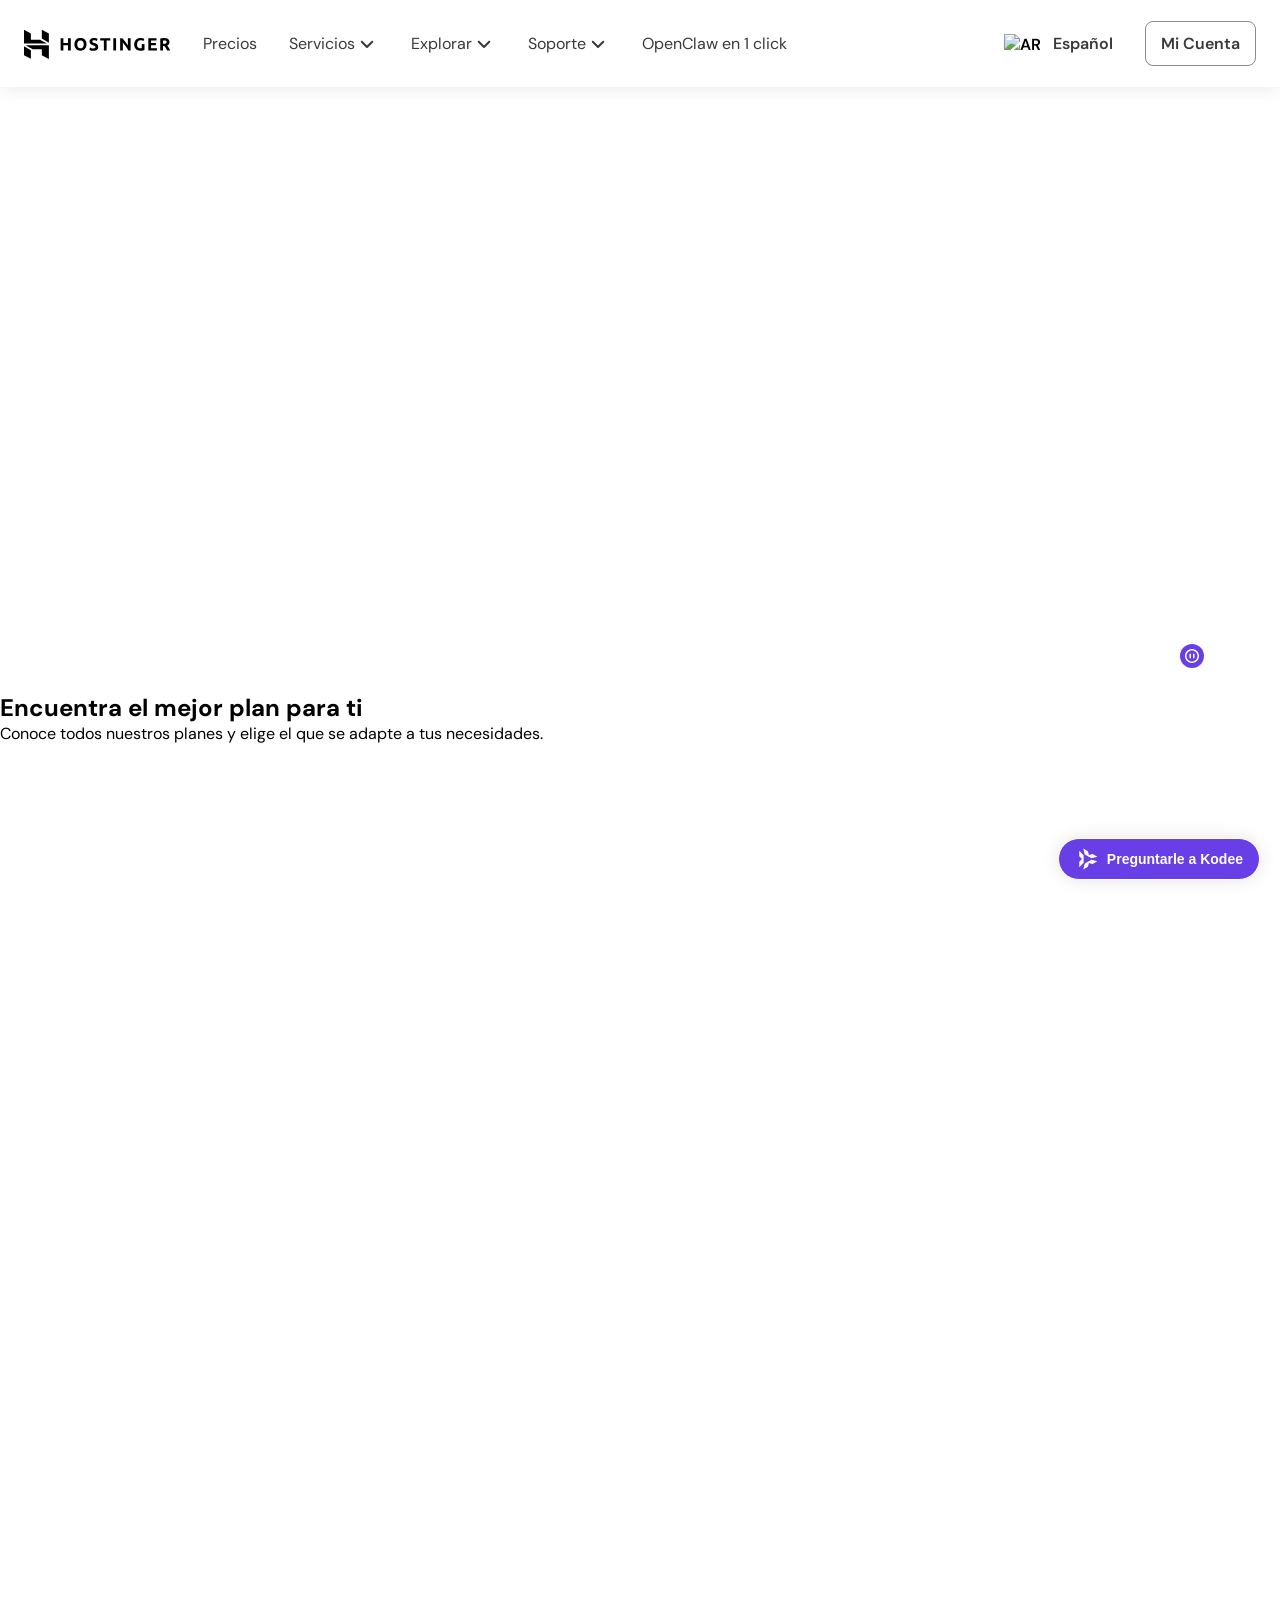
==== absolute-realative/index.html @ cb5718d9 "video" ====
<!DOCTYPE html>
<html lang="en">

<head>
    <meta charset="UTF-8">
    <meta name="viewport" content="width=device-width, initial-scale=1.0">
    <meta http-equiv="X-UA-Compatible" content="ie=edge">
    <meta name="description" content="A simple HTML document with position.">
    <meta name="Position" content="Web Developer">
    <meta name="author" content="Federico Nuñez">
    <link rel="stylesheet" href="style.css">
    <title>Hostinger</title>
</head>

<body>
    <header>
        <div class="hostinger--header">
            <div class="hostinger--header--left">
                <svg fill="none" height="30" viewBox="0 0 147 30" width="147" xmlns="http://www.w3.org/2000/svg">
                    <g fill="currentColor">
                        <path clip-rule="evenodd"
                            d="m62.0651 18.1241c.3096-.7949.465-1.7173.465-2.7658 0-1.049-.1579-1.9712-.4741-2.7664-.3159-.7956-.7492-1.4645-1.2991-2.0065-.5501-.5421-1.1938-.94843-1.931-1.21958-.7376-.2714-1.5217-.4071-2.3524-.4071-.8077 0-1.5775.1357-2.3086.4071-.7318.27115-1.3757.67748-1.9312 1.21958-.556.542-.9981 1.2109-1.3256 2.0065-.3277.7952-.4917 1.7174-.4917 2.7664 0 1.0485.1583 1.9709.4743 2.7658.3161.7957.7487 1.4616 1.2991 1.9974.5498.5367 1.1938.94 1.9312 1.2109.7374.2714 1.5213.4069 2.3525.4069.854 0 1.6531-.1355 2.3961-.4069.7431-.2709 1.3841-.6742 1.9224-1.2109.5381-.5358.9626-1.2017 1.2731-1.9974zm-8.6027-1.1399c-.1463-.4832-.2193-1.0253-.2193-1.6259 0-.5893.073-1.1284.2193-1.6178.1463-.4889.3571-.9071.6323-1.2546.2745-.3478.6113-.6189 1.0095-.8135.3976-.1942.854-.2914 1.3693-.2914.503 0 .9566.0942 1.3607.2828.4033.1881.7431.4565 1.0178.804.2749.3481.486.766.6323 1.2549.1463.4892.2195 1.0342.2195 1.6356 0 .6006-.0732 1.1427-.2195 1.6259-.1463.4834-.3574.8987-.6323 1.2462-.2747.348-.6145.6157-1.0178.8041-.4041.1891-.8577.2835-1.3607.2835-.5153 0-.9717-.0944-1.3693-.2835-.3982-.1884-.735-.4561-1.0095-.8041-.2752-.3475-.486-.7628-.6323-1.2462z"
                            fill-rule="evenodd"></path>
                        <path
                            d="m69.4167 19.3884c.3862 0 .705-.0321.9567-.0974.2516-.0645.4536-.1527.6056-.2654.1519-.1115.2575-.244.3162-.3972.0586-.153.0878-.3241.0878-.5127 0-.4004-.1875-.7338-.5619-.9986-.3746-.2654-1.0182-.5509-1.931-.8579-.3981-.1409-.7961-.3033-1.194-.4857s-.7549-.4123-1.0708-.6894c-.3157-.2768-.5734-.6127-.7723-1.0079-.1991-.3945-.2985-.8745-.2985-1.4403s.1053-1.0754.3159-1.529c.2109-.4538.5092-.8394.8956-1.15802.3861-.31835.854-.56231 1.4041-.7336.5502-.17055 1.1703-.25657 1.8611-.25657.8191 0 1.5274.08898 2.1244.26546.5965.17673 1.0882.3715 1.4744.58358l-.7898 2.17415c-.3397-.1767-.7173-.333-1.1324-.4687-.4156-.1352-.9159-.2034-1.5009-.2034-.6557 0-1.1268.092-1.4135.2744-.2867.1826-.4303.4627-.4303.8394 0 .2242.053.413.1583.5658.1051.1532.2546.2916.4475.4155.1932.1235.4156.2358.6675.3356.2511.1004.5293.2032.8339.3092.6317.2361 1.1818.4687 1.6502.6985.4679.2299.8572.4981 1.1675.8043.3098.3063.541.6659.6935 1.0785.1517.4127.228.9133.228 1.502 0 1.1432-.3981 2.0301-1.194 2.6603-.7959.6308-1.9955.9462-3.5988.9462-.5383 0-1.0242-.0326-1.4572-.0974-.433-.0652-.8162-.1446-1.1498-.2387-.3334-.0942-.6204-.1943-.8605-.3003-.2398-.1063-.4416-.2062-.6056-.3009l.7728-2.1916c.3623.2007.8101.3801 1.3431.5388.5322.1594 1.1849.239 1.9572.239z">
                        </path>
                        <path d="m86.2752 9.24216v2.35114h-3.6693v9.8985h-2.7386v-9.8985h-3.6695v-2.35114z"></path>
                        <path d="m89.3171 21.4921h2.7388v-12.24991h-2.7388z"></path>
                        <path
                            d="m104.315 21.4918c-.784-1.4022-1.632-2.7866-2.545-4.154-.914-1.3671-1.885-2.6573-2.9146-3.8712v8.0252h-2.7037v-12.24964h2.2295c.3859.38855.8133.86584 1.2816 1.43164.4682.5658.9442 1.1699 1.4312 1.812.485.6422.968 1.308 1.448 1.9972.48.6893.93 1.352 1.352 1.9885v-7.22934h2.721v12.24964z">
                        </path>
                        <path
                            d="m116.644 11.3634c-1.275 0-2.197.3564-2.765 1.0693-.568.7131-.851 1.6879-.851 2.9257 0 .6004.07 1.1459.21 1.6348.141.4887.352.9099.632 1.2636.281.3537.632.6278 1.054.8223.421.1943.912.2915 1.474.2915.304 0 .565-.006.782-.0176.216-.0116.406-.0351.57-.0707v-4.2598h2.739v6.0629c-.328.1298-.854.268-1.58.415-.726.1471-1.621.2213-2.686.2213-.913 0-1.741-.1417-2.484-.4242-.744-.2832-1.379-.6953-1.905-1.2376-.526-.5418-.933-1.2079-1.22-1.9974-.287-.789-.43-1.6906-.43-2.7041 0-1.0255.158-1.9328.474-2.7226.316-.7892.748-1.4585 1.299-2.0063.55-.5479 1.196-.9632 1.94-1.24596.743-.28301 1.536-.42489 2.378-.42489.574 0 1.092.0388 1.554.11518.462.07687.86.16511 1.194.26546.333.09986.609.20293.825.30922.217.10604.371.18884.465.24767l-.79 2.20922c-.374-.2002-.805-.3737-1.29-.5213-.486-.1473-1.015-.2207-1.589-.2207z">
                        </path>
                        <path
                            d="m124.321 21.4918v-12.24964h8.216v2.31554h-5.477v2.4037h4.863v2.2629h-4.863v2.952h5.881v2.3155z">
                        </path>
                        <path clip-rule="evenodd"
                            d="m144.006 10.0814c-.971-.65422-2.37-.98098-4.196-.98098-.503 0-1.074.02348-1.711.07094-.638.04671-1.256.12976-1.852.24692v12.07342h2.738v-4.4726h1.352c.235.2833.47.5984.705.9464.235.3475.474.7153.714 1.1044.241.389.475.7899.705 1.2022.228.4126.455.8189.678 1.2196h3.061c-.21-.4476-.438-.9042-.684-1.3701-.246-.4652-.5-.9128-.764-1.3429-.263-.4301-.53-.8426-.799-1.2376-.269-.3947-.526-.7452-.772-1.0519.738-.306 1.302-.7277 1.694-1.2636.393-.5361.588-1.2349.588-2.0948 0-1.379-.486-2.3953-1.457-3.0494zm-4.573 1.3877c.158-.0116.336-.0176.535-.0176.878 0 1.542.1268 1.993.3797.451.2541.676.6807.676 1.2818 0 .6249-.222 1.0671-.667 1.3259-.445.2595-1.182.3885-2.212.3885h-.773v-3.323c.141-.0113.29-.0232.448-.0353z"
                            fill-rule="evenodd"></path>
                        <path
                            d="m44.0025 9.34126h2.7552v12.20654h-2.7552v-5.1785h-4.6271v5.1785h-2.7553v-12.20654h2.7553v4.66744h4.6271z">
                        </path>
                        <path clip-rule="evenodd"
                            d="m17.8175.798004v8.729406l7.0525 4.12459v-9.25917zm-17.81725511.000429v13.698467h22.93675511l-6.9786-3.8357-9.0909-.0044v-6.17182zm17.81725511 25.471867v-6.1186l-9.16098-.0064c.00855.0408-7.09448-3.8969-7.09448-3.8969l23.30786.1101v13.6982zm-17.81725567-8.9516-.00024433 8.9516 6.8675 3.5946v-8.5192z"
                            fill-rule="evenodd"></path>
                    </g>
                </svg>
                <nav class="hostinger--navegation">
                    <div>
                        <button>Precios </button>
                    </div>
                    <div>
                        <button>
                            Servicios
                            <svg width="24" height="24" viewBox="0 0 24 24" fill="none"
                                xmlns="http://www.w3.org/2000/svg">
                                <path
                                    d="M17.9571 10.4571C18.3476 10.0666 18.3476 9.43342 17.9571 9.04289C17.5666 8.65237 16.9334 8.65237 16.5429 9.04289L12 13.5858L7.45711 9.04289C7.06658 8.65237 6.43342 8.65237 6.04289 9.04289C5.65237 9.43342 5.65237 10.0666 6.04289 10.4571L11.2929 15.7071C11.6834 16.0976 12.3166 16.0976 12.7071 15.7071L17.9571 10.4571Z"
                                    fill="currentColor"></path>
                            </svg>
                        </button>

                    </div>
                    <div>
                        <button>
                            Explorar
                            <svg width="24" height="24" viewBox="0 0 24 24" fill="none"
                                xmlns="http://www.w3.org/2000/svg">
                                <path
                                    d="M17.9571 10.4571C18.3476 10.0666 18.3476 9.43342 17.9571 9.04289C17.5666 8.65237 16.9334 8.65237 16.5429 9.04289L12 13.5858L7.45711 9.04289C7.06658 8.65237 6.43342 8.65237 6.04289 9.04289C5.65237 9.43342 5.65237 10.0666 6.04289 10.4571L11.2929 15.7071C11.6834 16.0976 12.3166 16.0976 12.7071 15.7071L17.9571 10.4571Z"
                                    fill="currentColor"></path>
                            </svg>
                        </button>

                    </div>
                    <div>
                        <button>Soporte
                            <svg width="24" height="24" viewBox="0 0 24 24" fill="none"
                                xmlns="http://www.w3.org/2000/svg">
                                <path
                                    d="M17.9571 10.4571C18.3476 10.0666 18.3476 9.43342 17.9571 9.04289C17.5666 8.65237 16.9334 8.65237 16.5429 9.04289L12 13.5858L7.45711 9.04289C7.06658 8.65237 6.43342 8.65237 6.04289 9.04289C5.65237 9.43342 5.65237 10.0666 6.04289 10.4571L11.2929 15.7071C11.6834 16.0976 12.3166 16.0976 12.7071 15.7071L17.9571 10.4571Z"
                                    fill="currentColor"></path>
                            </svg>
                        </button>

                    </div>
                    <button>OpenClaw en 1 click</button>
                </nav>
            </div>
            <div class="hostinger--header--right">
                <div>
                    <picture>
                        <source
                            srcset="https://www.hostinger.com/cdn-cgi/imagedelivery/LqiWLm-3MGbYHtFuUbcBtA/61dfc084-9cfc-466e-7d11-b6e89d23a400/public"
                            type="image/webp">
                        <img class="hostinger--header__flag src=" src="./src/img/bandera_arg.avif" alt="AR">
                    </picture>
                    <a href="#" class="hostinger--language">Español</a>
                </div>
                <a href="#" class="hostinger--login">Mi Cuenta</a>
            </div>
        </div>
    </header>
    <main>

        <section class="video--section">
            <div class="video--container">
                <video autoplay loop muted>
                    <source src="../src/video/default.mp4">
                </video>
            </div>
            <button class="play--button">
                <span><svg width="16" height="16" viewBox="0 0 16 16" fill="none" xmlns="http://www.w3.org/2000/svg">
                        <path
                            d="M6.24817 5.41138C6.66238 5.41138 6.99817 5.74716 6.99817 6.16138V9.69519C6.99817 10.1094 6.66238 10.4452 6.24817 10.4452C5.83396 10.4452 5.49817 10.1094 5.49817 9.69519V6.16138C5.49817 5.74716 5.83396 5.41138 6.24817 5.41138Z"
                            fill="currentColor"></path>
                        <path
                            d="M10.5078 6.16138C10.5078 5.74716 10.172 5.41138 9.75781 5.41138C9.3436 5.41138 9.00781 5.74716 9.00781 6.16138V9.69519C9.00781 10.1094 9.3436 10.4452 9.75781 10.4452C10.172 10.4452 10.5078 10.1094 10.5078 9.69519V6.16138Z"
                            fill="currentColor"></path>
                        <path fill-rule="evenodd" clip-rule="evenodd"
                            d="M8 15.0033C11.866 15.0033 15 11.8693 15 8.0033C15 4.1373 11.866 1.0033 8 1.0033C4.13401 1.0033 1 4.1373 1 8.0033C1 11.8693 4.13401 15.0033 8 15.0033ZM8 13.5033C11.0376 13.5033 13.5 11.0409 13.5 8.0033C13.5 4.96573 11.0376 2.5033 8 2.5033C4.96243 2.5033 2.5 4.96573 2.5 8.0033C2.5 11.0409 4.96243 13.5033 8 13.5033Z"
                            fill="currentColor"></path>
                    </svg>
                </span>

            </button>

        </section>

        <section>
            <div class="hostinger--section">
                <div class="hostinger--section--left">
                    <h1 class="hostinger--section--left__title">Encuentra el mejor plan para ti</h1>
                    <p class="hostinger--section--left__subtitle">Conoce todos nuestros planes y elige el que se adapte
                        a tus necesidades.</p>
        </section>

        <!-- KODEE BUTTON -->
        <button class="kodee--button">
            <svg width="24" height="24" viewBox="0 0 24 24" fill="none" xmlns="http://www.w3.org/2000/svg">
                <path
                    d="M8.61904 8.18478V15.8156L4.25854 20.1761V14.7255L6.98358 12.0005L4.25854 9.27491V3.82429L8.61904 8.18478Z"
                    fill="currentColor"></path>
                <path
                    d="M16.4017 12.6814L9.79337 16.4966L8.19694 22.4529L12.9175 19.7279L13.9153 16.0051L17.6381 17.0023L22.3581 14.2773L16.4017 12.6814Z"
                    fill="currentColor"></path>
                <path
                    d="M16.4017 11.3225L9.79337 7.50682L8.19694 1.55045L12.9175 4.27548L13.9153 7.99828L17.6381 7.00106L22.3581 9.7261L16.4017 11.3225Z"
                    fill="currentColor"></path>
            </svg>
            <p>Preguntarle a Kodee</p>
        </button>
    </main>

    <footer>

    </footer>
</body>

</html>
---- absolute-realative/style.css ----
@import url('https://fonts.googleapis.com/css2?family=DM+Sans:ital,opsz,wght@0,9..40,100..1000;1,9..40,100..1000&display=swap');

/* variables */
:root {
    --font-principal: 'DM Sans', sans-serif;
    --font_size_large: 16px;
    --font_size_medium: 14px;
    --font_size_small: 12px;
    --font_size_tiny: 11px;
    --font_weight_light: 300;
    --font_weight_regular: 400;
    --font_weight_medium: 600;
    --font_color_primary: #39393b;
    --font_color_secondary: #8b8b8c;
    --background_color_primary: #683ee6;
}

/* normalization */
* {
    margin: 0;
    padding: 0;
    box-sizing: border-box;
}

/* global styles */

body {
    font-size: 16px;
    font-family: var(--font-principal);
    height: 200vh;



}

a,
button {
    text-decoration: none;
    border: none;
    background: none;
    cursor: pointer;
}

/* header */
header {
    position: sticky;
    top: 0;
    z-index: 100;
}

.hostinger--header {
    display: flex;
    flex-direction: row;
    justify-content: space-between;
    align-items: center;
    padding: 21px 24px;
    background-color: #fff;
    width: 100%;
    box-shadow: 0px 0px 18px 0px rgba(0, 0, 0, 0.1);

}

.hostinger--header--left {
    display: flex;
    flex-direction: row;
    justify-content: flex-start;
    gap: 32px;
}

.hostinger--header--left button {
    color: var(--font_color_primary);
    font-size: var(--font_size_large);
    font-weight: var(--font_weight_regular);
    font: var(--font-principal);
}

.hostinger--navegation {
    display: flex;
    flex-direction: row;
    gap: 32px;
}

.hostinger--navegation div {
    display: flex;
    flex-direction: row;
    align-items: center;
}

.hostinger--navegation button {
    display: flex;
    flex-direction: row;
    align-items: center;
}


.hostinger--header--right {
    display: flex;
    flex-direction: row;
    justify-content: flex-end;
    align-items: center;
    gap: 32px;
    font-weight: var(--font_weight_medium);
}

.hostinger--header--right div {
    display: flex;
    flex-direction: row;
    align-items: center;
    gap: 12px
}

.hostinger--header--right a {
    color: var(--font_color_primary);
    font-size: var(--font_size_large);
}

.hostinger--navegation button:hover,
.hostinger--header--right a:hover {
    color: var(--font_color_secondary);
    transition: color 0.3s ease-in-out;

}

.hostinger--header__flag {
    width: 32px;
    height: 20px;
    vertical-align: middle;
}

.hostinger--login {
    border: solid 1px var(--font_color_secondary);
    border-radius: 8px;
    padding: 11px 15px;
}

.hostinger--login:hover {
    transition: 0.5s ease-in-out;
    background-color: #f7f7f7;
    color: #000;

}

.video--section {
    position: ralative;
    max-width: 1200px;
    max-height: 678px;
    margin: 0 auto;
    position: relative;
}

.video--container video {
    width: 100%;
    height: 100%;
    object-fit: cover;
}

.play--button {
    position: absolute;
    background-color: var(--background_color_primary);
    border-radius: 50%;
    padding: 4px;
    color: white;
    height: 24px;
    width: 24px;
    top: 92%;
    left: 95%;
    
}

.play--button:hover {
    transition: 0.5s ease-in-out;
    color: var(--font_color_secondary);
    background-color: white;
}






/* kodee button */
.kodee--button {
    display: flex;
    flex-direction: row;
    justify-content: space-between;
    align-items: center;
    gap: 8px;
    background-color: var(--background_color_primary);
    border-radius: 100px;
    border: solid 1px white;
    color: white;
    margin: 4px;
    padding: 8px 16px;
    font-size: var(--font_size_medium);
    font-weight: var(--font_weight_medium);
    position: fixed;
    bottom: 16px;
    right: 16px;
    box-shadow: 0px 0px 18px 0px rgba(0, 0, 0, 0.1);
    z-index: 2;
}

.kodee--button:hover {
    background-color: #5231b8;
    transition: 0.3s ease-in-out;
}
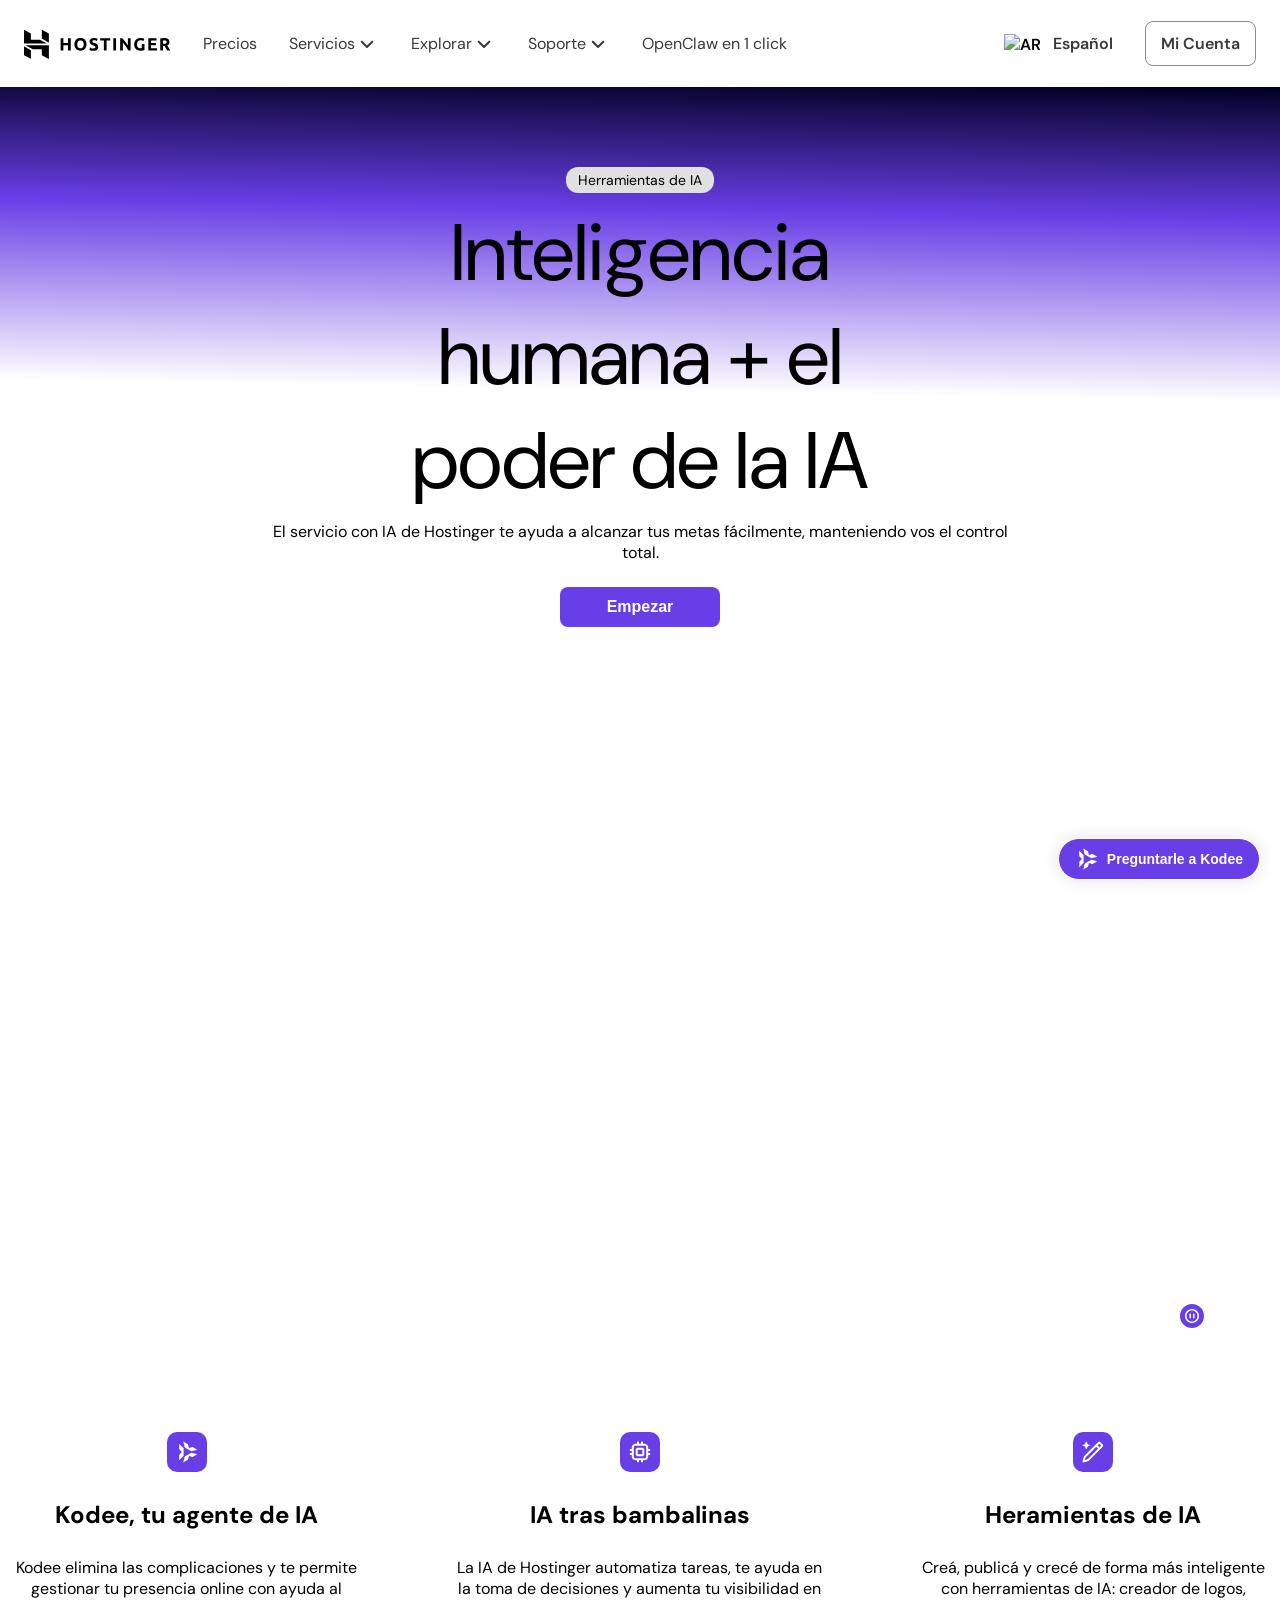
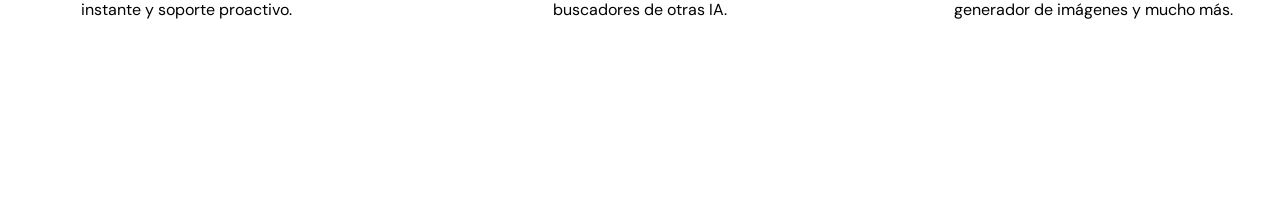
==== commit eb31b659: "final de video" ====
--- a/absolute-realative/index.html
+++ b/absolute-realative/index.html
@@ -103,6 +103,18 @@
         </div>
     </header>
     <main>
+    <div class="background--container">  
+        <section class="ia--presentation">
+            <h3>Herramientas de IA</h3>
+            <h2>Inteligencia humana + el poder de la IA</h2>
+            <p>El servicio con IA de Hostinger te ayuda a alcanzar tus metas fácilmente, manteniendo vos el control
+                total.
+            </p>
+            <button class="button--primary">Empezar</button>
+
+
+        </section>
+
 
         <section class="video--section">
             <div class="video--container">
@@ -128,14 +140,62 @@
 
         </section>
 
-        <section>
-            <div class="hostinger--section">
-                <div class="hostinger--section--left">
-                    <h1 class="hostinger--section--left__title">Encuentra el mejor plan para ti</h1>
-                    <p class="hostinger--section--left__subtitle">Conoce todos nuestros planes y elige el que se adapte
-                        a tus necesidades.</p>
+
+        <section class="benefice-ia--section">
+            <div class="benefice-ia--container">
+                <span>
+                    <svg width="24" height="24" viewBox="0 0 24 24" fill="none" xmlns="http://www.w3.org/2000/svg">
+                        <path
+                            d="M8.61904 8.18478V15.8156L4.25854 20.1761V14.7255L6.98358 12.0005L4.25854 9.27491V3.82429L8.61904 8.18478Z"
+                            fill="currentColor"></path>
+                        <path
+                            d="M16.4017 12.6814L9.79337 16.4966L8.19694 22.4529L12.9175 19.7279L13.9153 16.0051L17.6381 17.0023L22.3581 14.2773L16.4017 12.6814Z"
+                            fill="currentColor"></path>
+                        <path
+                            d="M16.4017 11.3225L9.79337 7.50682L8.19694 1.55045L12.9175 4.27548L13.9153 7.99828L17.6381 7.00106L22.3581 9.7261L16.4017 11.3225Z"
+                            fill="currentColor"></path>
+                    </svg>
+                </span>
+                <h2>Kodee, tu agente de IA</h2>
+                <p>Kodee elimina las complicaciones y te permite gestionar tu presencia online con ayuda al instante y
+                    soporte proactivo.</p>
+            </div>
+            <div class="benefice-ia--container">
+                <span>
+                    <svg width="24" height="24" viewBox="0 0 24 24" fill="none" xmlns="http://www.w3.org/2000/svg">
+                        <path fill-rule="evenodd" clip-rule="evenodd"
+                            d="M7.68286 11.2829C7.68286 10.0227 7.68286 9.39268 7.9281 8.91138C8.14381 8.48802 8.48802 8.14381 8.91138 7.9281C9.39268 7.68286 10.0227 7.68286 11.2829 7.68286H12.7172C13.9773 7.68286 14.6074 7.68286 15.0887 7.9281C15.512 8.14381 15.8562 8.48802 16.072 8.91138C16.3172 9.39268 16.3172 10.0227 16.3172 11.2829V12.7172C16.3172 13.9773 16.3172 14.6074 16.072 15.0887C15.8562 15.512 15.512 15.8562 15.0887 16.072C14.6074 16.3172 13.9773 16.3172 12.7172 16.3172H11.2829C10.0227 16.3172 9.39268 16.3172 8.91138 16.072C8.48802 15.8562 8.14381 15.512 7.9281 15.0887C7.68286 14.6074 7.68286 13.9773 7.68286 12.7172V11.2829ZM11.2829 9.68286H12.7172C13.3803 9.68286 13.7573 9.68442 14.0321 9.70687C14.1246 9.71443 14.181 9.72294 14.2111 9.72846C14.2346 9.74499 14.2551 9.76544 14.2716 9.78892C14.2771 9.81901 14.2856 9.87549 14.2932 9.96793C14.3156 10.2428 14.3172 10.6198 14.3172 11.2829V12.7172C14.3172 13.3803 14.3156 13.7573 14.2932 14.0321C14.2856 14.1246 14.2771 14.181 14.2716 14.2111C14.2551 14.2346 14.2346 14.2551 14.2111 14.2716C14.181 14.2771 14.1246 14.2856 14.0321 14.2932C13.7573 14.3156 13.3803 14.3172 12.7172 14.3172H11.2829C10.6198 14.3172 10.2428 14.3156 9.96793 14.2932C9.87549 14.2856 9.81901 14.2771 9.78892 14.2716C9.76544 14.2551 9.74499 14.2346 9.72846 14.2111C9.72294 14.181 9.71443 14.1246 9.70687 14.0321C9.68442 13.7573 9.68286 13.3803 9.68286 12.7172V11.2829C9.68286 10.6198 9.68442 10.2428 9.70687 9.96793C9.71443 9.87549 9.72294 9.81901 9.72846 9.78892C9.74499 9.76544 9.76544 9.74499 9.78892 9.72846C9.81901 9.72294 9.87549 9.71443 9.96793 9.70687C10.2428 9.68442 10.6198 9.68286 11.2829 9.68286Z"
+                            fill="currentColor"></path>
+                        <path fill-rule="evenodd" clip-rule="evenodd"
+                            d="M8.92749 2.60657V3.77522C7.37567 3.78251 6.50781 3.833 5.82146 4.18271C5.11585 4.54224 4.54218 5.11591 4.18265 5.82152C3.83404 6.50572 3.78277 7.37028 3.77523 8.91296H2.63196C2.07967 8.91296 1.63196 9.36068 1.63196 9.91296C1.63196 10.4652 2.07967 10.913 2.63196 10.913H3.77393V13.0582H2.63196C2.07967 13.0582 1.63196 13.5059 1.63196 14.0582C1.63196 14.6105 2.07967 15.0582 2.63196 15.0582H3.77509C3.78214 16.619 3.83187 17.49 4.18265 18.1785C4.54218 18.8841 5.11585 19.4578 5.82146 19.8173C6.50781 20.167 7.37567 20.2175 8.92749 20.2248V21.3717C8.92749 21.924 9.37521 22.3717 9.92749 22.3717C10.4798 22.3717 10.9275 21.924 10.9275 21.3717V20.226H13.0725V21.3717C13.0725 21.924 13.5202 22.3717 14.0725 22.3717C14.6248 22.3717 15.0725 21.924 15.0725 21.3717V20.2248C16.6243 20.2175 17.4921 20.167 18.1784 19.8173C18.884 19.4578 19.4577 18.8841 19.8172 18.1785C20.168 17.49 20.2177 16.619 20.2248 15.0582H21.3794C21.9317 15.0582 22.3794 14.6105 22.3794 14.0582C22.3794 13.5059 21.9317 13.0582 21.3794 13.0582H20.226V10.913H21.3794C21.9317 10.913 22.3794 10.4652 22.3794 9.91296C22.3794 9.36068 21.9317 8.91296 21.3794 8.91296H20.2247C20.2171 7.37028 20.1658 6.50572 19.8172 5.82152C19.4577 5.11591 18.884 4.54224 18.1784 4.18271C17.4921 3.83301 16.6243 3.78251 15.0725 3.77522V2.60657C15.0725 2.05428 14.6248 1.60657 14.0725 1.60657C13.5202 1.60657 13.0725 2.05428 13.0725 2.60657V3.77399H10.9275V2.60657C10.9275 2.05428 10.4798 1.60657 9.92749 1.60657C9.37521 1.60657 8.92749 2.05428 8.92749 2.60657ZM9.77393 5.77399H14.226C15.3091 5.77399 16.0011 5.77554 16.5261 5.81844C17.0277 5.85942 17.1983 5.92796 17.2704 5.96473C17.5997 6.1325 17.8674 6.40022 18.0352 6.7295C18.072 6.80165 18.1405 6.97222 18.1815 7.47386C18.2244 7.99884 18.226 8.69089 18.226 9.77399V14.226C18.226 15.3091 18.2244 16.0012 18.1815 16.5261C18.1405 17.0278 18.072 17.1983 18.0352 17.2705C17.8674 17.5998 17.5997 17.8675 17.2704 18.0353C17.1983 18.072 17.0277 18.1406 16.5261 18.1816C16.0011 18.2245 15.3091 18.226 14.226 18.226H9.77393C8.69083 18.226 7.99878 18.2245 7.4738 18.1816C6.97216 18.1406 6.80159 18.072 6.72944 18.0353C6.40016 17.8675 6.13244 17.5998 5.96466 17.2705C5.9279 17.1983 5.85936 17.0278 5.81837 16.5261C5.77548 16.0012 5.77393 15.3091 5.77393 14.226V9.77399C5.77393 8.69089 5.77548 7.99884 5.81837 7.47386C5.85936 6.97222 5.9279 6.80165 5.96466 6.7295C6.13244 6.40022 6.40016 6.1325 6.72944 5.96473C6.80159 5.92796 6.97216 5.85942 7.4738 5.81844C7.99878 5.77554 8.69083 5.77399 9.77393 5.77399Z"
+                            fill="currentColor"></path>
+                    </svg>
+                </span>
+                <h2>IA tras bambalinas</h2>
+                <p>La IA de Hostinger automatiza tareas, te ayuda en la toma de decisiones y aumenta tu visibilidad en
+                    buscadores de otras IA.</p>
+            </div>
+            <div class="benefice-ia--container">
+                <span>
+                    <svg xmlns="http://www.w3.org/2000/svg" width="24" height="24" viewBox="0 0 24 24" fill="none">
+                        <path
+                            d="M21.1704 3.89883C21.767 4.48918 22.0657 4.78452 22.1787 5.12605C22.2781 5.42649 22.2794 5.75086 22.1832 6.05234C22.0738 6.39496 21.7789 6.69341 21.1888 7.2899L8.03706 20.5838C7.87513 20.7475 7.794 20.8296 7.70283 20.8974L7.57681 20.9816C7.53352 21.0074 7.48886 21.0312 7.44313 21.0526L7.27004 21.119C7.20193 21.1413 7.11906 21.1657 7.0086 21.1983L3.95389 22.0993L3.31851 22.2825C2.76364 22.4358 2.43236 22.4926 2.1868 22.4018L2.08226 22.3561C1.88018 22.2552 1.71617 22.0919 1.61439 21.8903L1.5683 21.787C1.44544 21.4603 1.58524 20.9796 1.86444 20.0193L2.75062 16.9724C2.78219 16.8638 2.80514 16.7822 2.82676 16.7153L2.89157 16.5458C2.91223 16.501 2.93508 16.4569 2.96002 16.4144L3.04164 16.2904C3.10735 16.2002 3.18668 16.1186 3.34538 15.9576L8.42932 10.8012L16.5026 2.65679C17.0938 2.06042 17.3897 1.76163 17.7316 1.64863C18.0325 1.54934 18.3582 1.54777 18.6601 1.64416C18.9173 1.72643 19.1492 1.91363 19.501 2.25098L19.8987 2.64043L21.1704 3.89883ZM9.85506 12.2038L4.77044 17.3609C4.743 17.3888 4.72008 17.4115 4.70032 17.4317C4.69219 17.4594 4.68303 17.4911 4.67177 17.5298L3.94938 20.0147L6.44254 19.2807C6.4813 19.2693 6.51333 19.2603 6.54119 19.252C6.56178 19.2313 6.58548 19.2073 6.61407 19.1784L19.7658 5.88452C19.8746 5.77461 19.9646 5.68122 20.0442 5.59949C19.9639 5.51883 19.8719 5.42756 19.7624 5.31923L18.4907 4.06083C18.3807 3.95192 18.288 3.86035 18.2061 3.78058C18.1251 3.86114 18.0333 3.95359 17.9242 4.06356L9.85506 12.2038Z"
+                            fill="currentColor"></path>
+                        <path d="M18.0097 9.59118L14.4549 6.05979L15.8649 4.64143L19.4191 8.17213L18.0097 9.59118Z"
+                            fill="currentColor"></path>
+                        <path
+                            d="M5.6716 1.8758C5.52072 1.49323 4.97928 1.49323 4.8284 1.8758L4.04036 3.87391C3.99429 3.99071 3.90184 4.08316 3.78503 4.12923L1.78693 4.91727C1.40436 5.06815 1.40436 5.60959 1.78693 5.76047L3.78503 6.54851C3.90184 6.59458 3.99429 6.68703 4.04036 6.80384L4.8284 8.80194C4.97928 9.18451 5.52072 9.18451 5.6716 8.80194L6.45964 6.80384C6.50571 6.68704 6.59817 6.59458 6.71497 6.54851L8.71307 5.76047C9.09564 5.60959 9.09564 5.06815 8.71307 4.91727L6.71497 4.12923C6.59817 4.08316 6.50571 3.99071 6.45964 3.87391L5.6716 1.8758Z"
+                            fill="currentColor"></path>
+                    </svg>
+                </span>
+                <h2>Heramientas de IA</h2>
+                <p>Creá, publicá y crecé de forma más inteligente con herramientas de IA: creador de logos, generador de
+                    imágenes y mucho más.</p>
+            </div>
         </section>
 
+
+</div>
         <!-- KODEE BUTTON -->
         <button class="kodee--button">
             <svg width="24" height="24" viewBox="0 0 24 24" fill="none" xmlns="http://www.w3.org/2000/svg">
--- a/absolute-realative/style.css
+++ b/absolute-realative/style.css
@@ -13,6 +13,7 @@
     --font_color_primary: #39393b;
     --font_color_secondary: #8b8b8c;
     --background_color_primary: #683ee6;
+    --background_color_secondary:  #35129c ;    
 }
 
 /* normalization */
@@ -41,6 +42,25 @@
     cursor: pointer;
 }
 
+.button--primary {
+    background-color: var(--background_color_primary);
+    color: white;
+    border-radius: 8px;
+    padding: 11px 47px;
+    font-size: var(--font_size_large);
+    font-weight: var(--font_weight_medium);
+    margin: 16px;
+}
+.button--primary:hover {
+    background-color: var(--background_color_secondary);
+    transition: 0.3s ease-in-out;
+}
+
+.background--container {
+background: #020024;
+background: linear-gradient(181deg,rgba(2, 0, 36, 1) 0%, rgba(104, 62, 230, 1) 8%, rgba(255, 255, 255, 1) 19%);
+}
+
 /* header */
 header {
     position: sticky;
@@ -164,7 +184,7 @@
     width: 24px;
     top: 92%;
     left: 95%;
-    
+
 }
 
 .play--button:hover {
@@ -172,10 +192,6 @@
     color: var(--font_color_secondary);
     background-color: white;
 }
-
-
-
-
 
 
 /* kodee button */
@@ -203,4 +219,68 @@
 .kodee--button:hover {
     background-color: #5231b8;
     transition: 0.3s ease-in-out;
+}
+
+
+/*  */
+
+.ia--presentation {
+    display: flex;
+    flex-direction: column;
+    justify-content: center;
+    align-items: center;
+    gap: 8px;
+    margin: 0 auto;
+    padding: 80px 0 104px;
+    width: 736px;
+    font-weight: var(--font_size_small);
+    text-align: center;
+}
+
+.ia--presentation h2 {
+    margin: 0 auto;
+    font-size: 80px;
+    max-width: 500px;
+    font-weight: var(--font_weight_regular);
+}
+
+.ia--presentation h3 {
+    font-weight: var(--font_weight_regular);
+    font-size: var(--font_size_medium);
+    background-color: #e0e0e0;
+    padding: 4px 12px;
+    border-radius: 12px;
+}
+
+
+.benefice-ia--section {
+    display: flex;
+    flex-direction: row;
+    justify-content: center;
+    align-items: center;
+    padding: 80px 0 104px;
+    gap: 80px;
+}
+
+.benefice-ia--container {
+    display: flex;
+    flex-direction: column;
+    flex-direction: space-between;
+    justify-content: space-between;
+    align-items: center;
+    width: 378px;
+    height: 188px;
+    text-align: center;
+}
+
+.benefice-ia--container span {
+    color: white;
+    background-color: var(--background_color_primary);
+    border-radius: 10px;
+    padding: 4px;
+    width: 40px;
+    height: 40px;
+    display: flex;
+    align-items: center;
+    justify-content: center;
 }
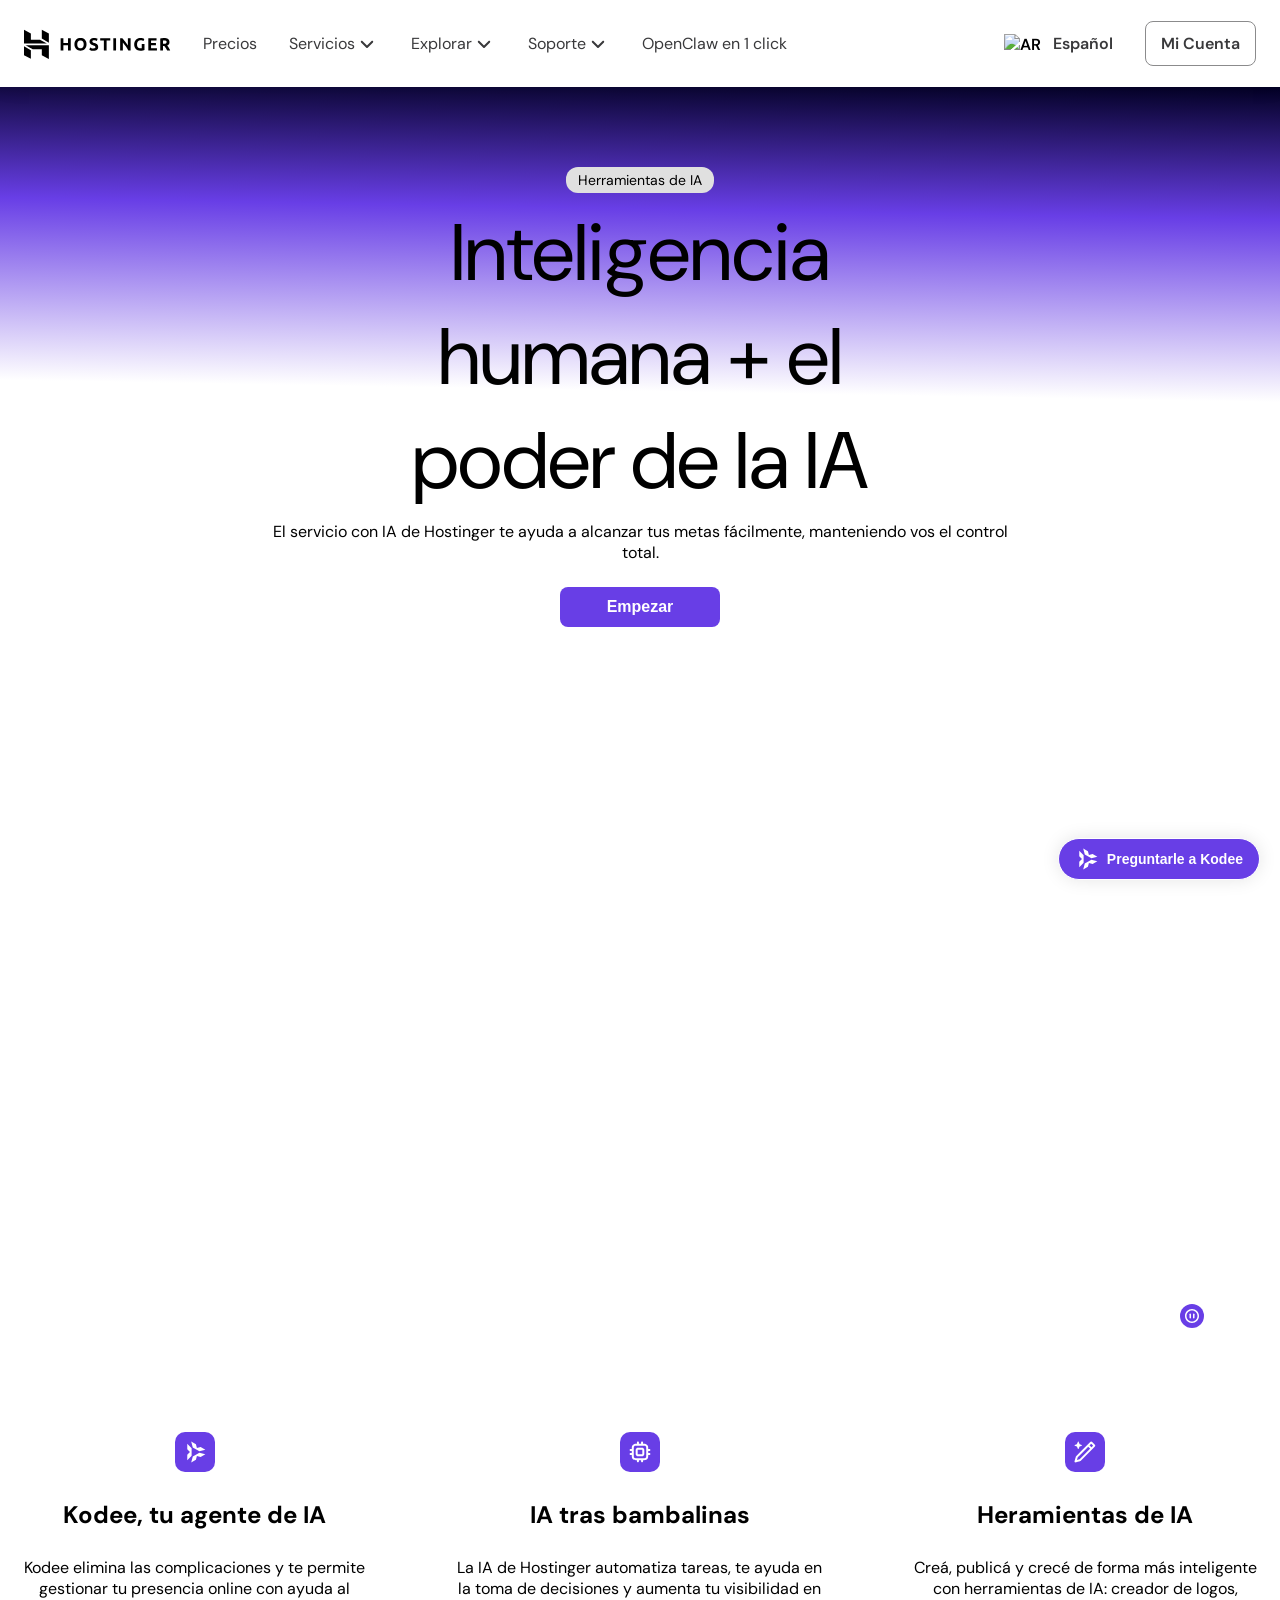
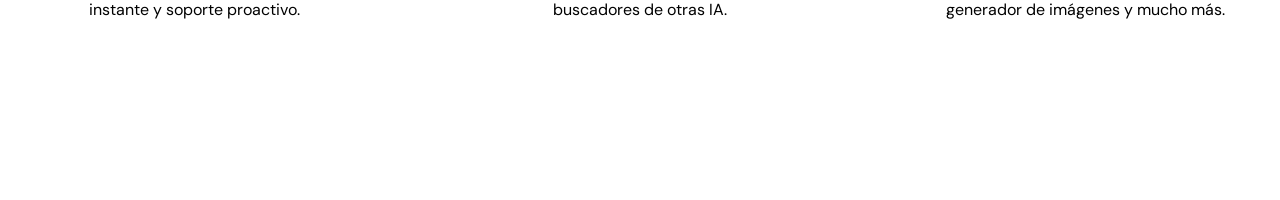
==== commit 2673083a: "position" ====
--- a/absolute-realative/index.html
+++ b/absolute-realative/index.html
@@ -104,7 +104,7 @@
     </header>
     <main>
     <div class="background--container">  
-        <section class="ia--presentation">
+        <section class="ia--presentation center" >
             <h3>Herramientas de IA</h3>
             <h2>Inteligencia humana + el poder de la IA</h2>
             <p>El servicio con IA de Hostinger te ayuda a alcanzar tus metas fácilmente, manteniendo vos el control
@@ -122,7 +122,7 @@
                     <source src="../src/video/default.mp4">
                 </video>
             </div>
-            <button class="play--button">
+            <button class="play--button" title="play">
                 <span><svg width="16" height="16" viewBox="0 0 16 16" fill="none" xmlns="http://www.w3.org/2000/svg">
                         <path
                             d="M6.24817 5.41138C6.66238 5.41138 6.99817 5.74716 6.99817 6.16138V9.69519C6.99817 10.1094 6.66238 10.4452 6.24817 10.4452C5.83396 10.4452 5.49817 10.1094 5.49817 9.69519V6.16138C5.49817 5.74716 5.83396 5.41138 6.24817 5.41138Z"
--- a/absolute-realative/style.css
+++ b/absolute-realative/style.css
@@ -23,6 +23,9 @@
     box-sizing: border-box;
 }
 
+html, body{
+    overflow-x: hidden;
+}
 /* global styles */
 
 body {
@@ -40,6 +43,9 @@
     border: none;
     background: none;
     cursor: pointer;
+}
+.center{
+    margin: 0 auto;
 }
 
 .button--primary {
@@ -222,7 +228,8 @@
 }
 
 
-/*  */
+/* ia section */
+
 
 .ia--presentation {
     display: flex;
@@ -230,7 +237,6 @@
     justify-content: center;
     align-items: center;
     gap: 8px;
-    margin: 0 auto;
     padding: 80px 0 104px;
     width: 736px;
     font-weight: var(--font_size_small);
@@ -238,7 +244,6 @@
 }
 
 .ia--presentation h2 {
-    margin: 0 auto;
     font-size: 80px;
     max-width: 500px;
     font-weight: var(--font_weight_regular);
@@ -258,7 +263,7 @@
     flex-direction: row;
     justify-content: center;
     align-items: center;
-    padding: 80px 0 104px;
+    padding: 80px 12px 104px 12px;
     gap: 80px;
 }
 
